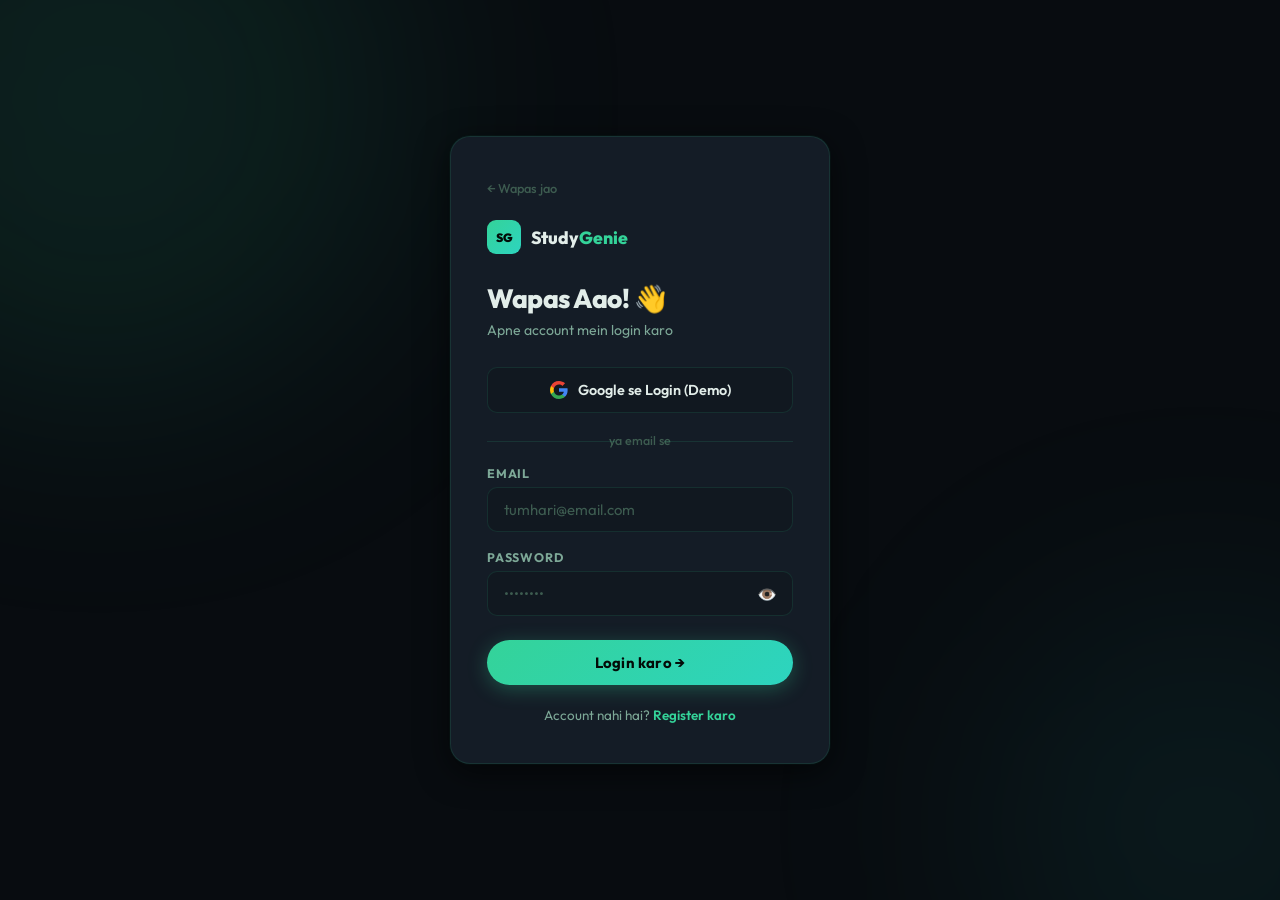
==== studygenie/static/pages/login.html @ c03339e8 "Add files via upload" ====
<!DOCTYPE html>
<html lang="en">
<head>
  <meta charset="UTF-8"/><meta name="viewport" content="width=device-width, initial-scale=1.0"/>
  <title>Login — StudyGenie</title>
  <link rel="preconnect" href="https://fonts.googleapis.com"/>
  <link href="https://fonts.googleapis.com/css2?family=Outfit:wght@400;500;600;700;800;900&family=DM+Mono:wght@400;500&display=swap" rel="stylesheet"/>
  <link rel="stylesheet" href="../css/theme.css"/>
  <link rel="stylesheet" href="../css/auth.css"/>
</head>
<body>
  <div class="bg-glow glow-1"></div>
  <div class="bg-glow glow-2"></div>
  <div class="auth-wrapper">
    <div class="auth-card">
      <a href="../index.html" class="back-link">← Wapas jao</a>
      <div class="auth-logo">
        <div class="logo-mark">SG</div>
        <span>Study<em>Genie</em></span>
      </div>
      <h1 class="auth-title">Wapas Aao! 👋</h1>
      <p class="auth-sub">Apne account mein login karo</p>
      <div id="alertBox" class="alert hidden"></div>

      <button class="google-btn" onclick="loginWithGoogle()">
        <svg width="18" height="18" viewBox="0 0 18 18">
          <path fill="#4285F4" d="M17.64 9.2c0-.637-.057-1.251-.164-1.84H9v3.481h4.844c-.209 1.125-.843 2.078-1.796 2.717v2.258h2.908c1.702-1.567 2.684-3.874 2.684-6.615z"/>
          <path fill="#34A853" d="M9 18c2.43 0 4.467-.806 5.956-2.18l-2.908-2.259c-.806.54-1.837.86-3.048.86-2.344 0-4.328-1.584-5.036-3.711H.957v2.332A8.997 8.997 0 0 0 9 18z"/>
          <path fill="#FBBC05" d="M3.964 10.71A5.41 5.41 0 0 1 3.682 9c0-.593.102-1.17.282-1.71V4.958H.957A8.996 8.996 0 0 0 0 9c0 1.452.348 2.827.957 4.042l3.007-2.332z"/>
          <path fill="#EA4335" d="M9 3.58c1.321 0 2.508.454 3.44 1.345l2.582-2.58C13.463.891 11.426 0 9 0A8.997 8.997 0 0 0 .957 4.958L3.964 7.29C4.672 5.163 6.656 3.58 9 3.58z"/>
        </svg>
        Google se Login (Demo)
      </button>
      <div class="divider"><span>ya email se</span></div>

      <div class="form-group">
        <label class="form-label">Email</label>
        <input type="email" id="loginEmail" class="input-field" placeholder="tumhari@email.com" autocomplete="email"/>
      </div>
      <div class="form-group">
        <label class="form-label">Password</label>
        <div class="pass-wrap">
          <input type="password" id="loginPass" class="input-field" placeholder="••••••••" autocomplete="current-password"/>
          <button class="pass-eye" type="button" onclick="togglePass('loginPass', this)" aria-label="Password dikhao">👁️</button>
        </div>
      </div>

      <button class="btn-primary w-full" onclick="loginWithEmail()">Login karo →</button>
      <p class="auth-footer">Account nahi hai? <a href="register.html">Register karo</a></p>
    </div>
  </div>
  <script>
    const API = 'http://localhost:5000/api';
    function showAlert(msg, type = 'error') {
      const b = document.getElementById('alertBox');
      b.className = `alert alert-${type}`;
      b.textContent = msg;
      b.classList.remove('hidden');
    }
    async function loginWithEmail() {
      const email = document.getElementById('loginEmail').value.trim();
      const pass = document.getElementById('loginPass').value.trim();
      if (!email || !pass) { showAlert('Dono fields bharo!'); return; }
      const btn = document.querySelector('.btn-primary.w-full');
      btn.textContent = 'Logging in...'; btn.disabled = true;
      try {
        const res = await fetch(`${API}/login`, {
          method: 'POST',
          headers: { 'Content-Type': 'application/json' },
          body: JSON.stringify({ email, password: pass })
        });
        const data = await res.json();
        if (data.error) { showAlert(data.error); btn.textContent = 'Login karo →'; btn.disabled = false; return; }
        localStorage.setItem('srt_user', JSON.stringify(data));
        showAlert('Login successful! Redirect ho raha hai...', 'success');
        setTimeout(() => window.location.href = data.role === 'admin' ? 'admin.html' : 'app.html', 900);
      } catch(e) {
        showAlert('Server se connect nahi hua! python server.py chala rahe ho?');
        btn.textContent = 'Login karo →'; btn.disabled = false;
      }
    }
    function loginWithGoogle() {
      const u = { id: 999, name: 'Google User', email: 'google@gmail.com', role: 'student' };
      localStorage.setItem('srt_user', JSON.stringify(u));
      showAlert('Google login successful!', 'success');
      setTimeout(() => window.location.href = 'app.html', 800);
    }
    function togglePass(id, btn) {
      const i = document.getElementById(id);
      i.type = i.type === 'password' ? 'text' : 'password';
      btn.textContent = i.type === 'password' ? '👁️' : '🙈';
    }
    document.addEventListener('keydown', e => { if (e.key === 'Enter') loginWithEmail(); });
  </script>
</body>
</html>
---- studygenie/static/css/theme.css ----
/* ===== STUDYGENIE — DARK EMERALD THEME ===== */

:root {
  --bg: #080c10;
  --bg2: #0c1117;
  --bg3: #111820;
  --surface: #141c26;
  --surface2: #1a2535;
  --surface3: #1f2d40;

  --border: rgba(52, 211, 153, 0.12);
  --border2: rgba(52, 211, 153, 0.28);
  --border3: rgba(52, 211, 153, 0.45);

  --green: #34d399;
  --green-dark: #059669;
  --green-glow: rgba(52, 211, 153, 0.15);
  --teal: #2dd4bf;
  --blue: #38bdf8;
  --amber: #fbbf24;
  --rose: #fb7185;
  --violet: #a78bfa;
  --red: #ef4444;
  --yellow: #f59e0b;

  --text: #e2ede9;
  --text2: #7da897;
  --text3: #3d5c50;

  --gradient: linear-gradient(135deg, #34d399, #2dd4bf);
  --gradient2: linear-gradient(135deg, #059669, #34d399);
  --gradient3: linear-gradient(135deg, #34d399, #38bdf8);
  --glow: 0 0 40px rgba(52, 211, 153, 0.2);
  --shadow: 0 8px 32px rgba(0,0,0,0.6);

  --radius: 14px;
  --radius-sm: 10px;
  --radius-xs: 6px;

  --font: 'Outfit', sans-serif;
  --font-body: 'Outfit', sans-serif;
  --font-mono: 'DM Mono', monospace;
}

*, *::before, *::after { box-sizing: border-box; margin: 0; padding: 0; }
html { scroll-behavior: smooth; }

body {
  font-family: var(--font-body);
  background: var(--bg);
  color: var(--text);
  min-height: 100vh;
  overflow-x: hidden;
  -webkit-font-smoothing: antialiased;
}

::-webkit-scrollbar { width: 5px; }
::-webkit-scrollbar-track { background: var(--bg); }
::-webkit-scrollbar-thumb { background: var(--green-dark); border-radius: 99px; }
::-webkit-scrollbar-thumb:hover { background: var(--green); }

.gradient-text {
  background: var(--gradient);
  -webkit-background-clip: text;
  -webkit-text-fill-color: transparent;
  background-clip: text;
}

.btn-primary {
  display: inline-flex; align-items: center; gap: 8px;
  padding: 13px 26px;
  background: var(--gradient);
  color: #030c08;
  border: none; border-radius: 99px;
  font-family: var(--font); font-size: 0.93rem; font-weight: 700;
  cursor: pointer; text-decoration: none;
  transition: all 0.25s cubic-bezier(.4,0,.2,1);
  box-shadow: 0 4px 20px rgba(52,211,153,0.3);
  letter-spacing: 0.2px;
}
.btn-primary:hover { transform: translateY(-2px); box-shadow: 0 8px 30px rgba(52,211,153,0.45); filter: brightness(1.06); }
.btn-primary:active { transform: translateY(0); }

.btn-ghost {
  display: inline-flex; align-items: center; gap: 8px;
  padding: 13px 26px;
  background: transparent; color: var(--green);
  border: 1.5px solid var(--border2); border-radius: 99px;
  font-family: var(--font); font-size: 0.93rem; font-weight: 600;
  cursor: pointer; text-decoration: none; transition: all 0.25s;
}
.btn-ghost:hover { background: rgba(52,211,153,0.08); border-color: var(--green); }

.btn-large { padding: 16px 36px; font-size: 1.05rem; }

.card {
  background: var(--surface); border: 1px solid var(--border);
  border-radius: var(--radius); padding: 24px; backdrop-filter: blur(10px);
}

.input-field {
  width: 100%; padding: 12px 16px;
  background: var(--bg3); border: 1.5px solid var(--border);
  border-radius: var(--radius-sm); color: var(--text);
  font-family: var(--font-body); font-size: 0.93rem; outline: none; transition: all 0.2s;
}
.input-field:focus { border-color: var(--green); box-shadow: 0 0 0 3px rgba(52,211,153,0.1); background: var(--surface); }
.input-field::placeholder { color: var(--text3); }

select.input-field { cursor: pointer; }
select.input-field option { background: var(--bg3); }

.form-label {
  display: block; font-size: 0.78rem; font-weight: 700;
  color: var(--text2); margin-bottom: 6px;
  letter-spacing: 0.8px; text-transform: uppercase;
}

.form-group { margin-bottom: 18px; }

.alert {
  padding: 12px 16px; border-radius: var(--radius-sm);
  font-size: 0.88rem; margin-bottom: 16px;
}
.alert-error { background: rgba(251,113,133,0.1); border: 1px solid rgba(251,113,133,0.3); color: #fda4af; }
.alert-success { background: rgba(52,211,153,0.1); border: 1px solid rgba(52,211,153,0.3); color: var(--green); }

.hidden { display: none !important; }
---- studygenie/static/css/auth.css ----
/* ===== AUTH PAGES ===== */

body { display: flex; align-items: center; justify-content: center; min-height: 100vh; }

.bg-glow {
  position: fixed; pointer-events: none; z-index: 0;
  border-radius: 50%; filter: blur(120px);
}
.glow-1 { width: 600px; height: 600px; background: rgba(52,211,153,0.1); top: -200px; left: -200px; }
.glow-2 { width: 450px; height: 450px; background: rgba(45,212,191,0.07); bottom: -150px; right: -150px; }

.auth-wrapper {
  position: relative; z-index: 1;
  width: 100%; max-width: 420px; padding: 20px;
}

.auth-card {
  background: var(--surface);
  border: 1px solid var(--border);
  border-radius: 20px;
  padding: 40px 36px;
  box-shadow: var(--shadow), 0 0 0 1px rgba(52,211,153,0.05);
}

.back-link {
  display: inline-flex; align-items: center; gap: 5px;
  color: var(--text3); font-size: 0.8rem;
  text-decoration: none; margin-bottom: 24px;
  transition: color 0.2s; font-weight: 500;
}
.back-link:hover { color: var(--green); }

.auth-logo {
  display: flex; align-items: center; gap: 10px;
  font-family: var(--font); font-size: 1.1rem; font-weight: 800;
  margin-bottom: 28px;
}
.auth-logo em { color: var(--green); font-style: normal; }

.auth-title {
  font-family: var(--font); font-size: 1.65rem; font-weight: 800;
  margin-bottom: 6px; letter-spacing: -0.5px;
}

.auth-sub { color: var(--text2); font-size: 0.88rem; margin-bottom: 28px; }

.google-btn {
  width: 100%; padding: 13px 20px;
  background: var(--bg3); border: 1.5px solid var(--border);
  border-radius: var(--radius-sm); color: var(--text);
  font-family: var(--font-body); font-size: 0.9rem; font-weight: 600;
  cursor: pointer; display: flex; align-items: center;
  justify-content: center; gap: 10px;
  transition: all 0.2s; margin-bottom: 20px;
}
.google-btn:hover { border-color: var(--green); background: rgba(52,211,153,0.05); }

.divider {
  text-align: center; position: relative; margin: 18px 0;
  color: var(--text3); font-size: 0.78rem; font-weight: 500;
}
.divider::before, .divider::after {
  content: ''; position: absolute; top: 50%;
  width: 42%; height: 1px; background: var(--border);
}
.divider::before { left: 0; }
.divider::after { right: 0; }

.pass-wrap { position: relative; }
.pass-wrap .input-field { padding-right: 48px; }
.pass-eye {
  position: absolute; right: 12px; top: 50%; transform: translateY(-50%);
  background: none; border: none; cursor: pointer; font-size: 1rem;
  padding: 4px; color: var(--text3); transition: color 0.2s;
}
.pass-eye:hover { color: var(--green); }

.w-full { width: 100%; justify-content: center; margin-top: 6px; }

.auth-footer {
  text-align: center; color: var(--text2); font-size: 0.84rem; margin-top: 22px;
}
.auth-footer a { color: var(--green); text-decoration: none; font-weight: 600; }
.auth-footer a:hover { text-decoration: underline; }

.demo-box {
  margin-top: 18px; padding: 12px 16px;
  background: rgba(52,211,153,0.06); border: 1px solid var(--border);
  border-radius: var(--radius-xs); font-size: 0.78rem; color: var(--text2);
  font-family: var(--font-mono, monospace);
}

.logo-mark {
  width: 34px; height: 34px; border-radius: 9px;
  background: var(--gradient); color: #030c08;
  font-family: var(--font); font-size: 0.75rem; font-weight: 900;
  display: flex; align-items: center; justify-content: center;
  letter-spacing: -0.5px; flex-shrink: 0;
}
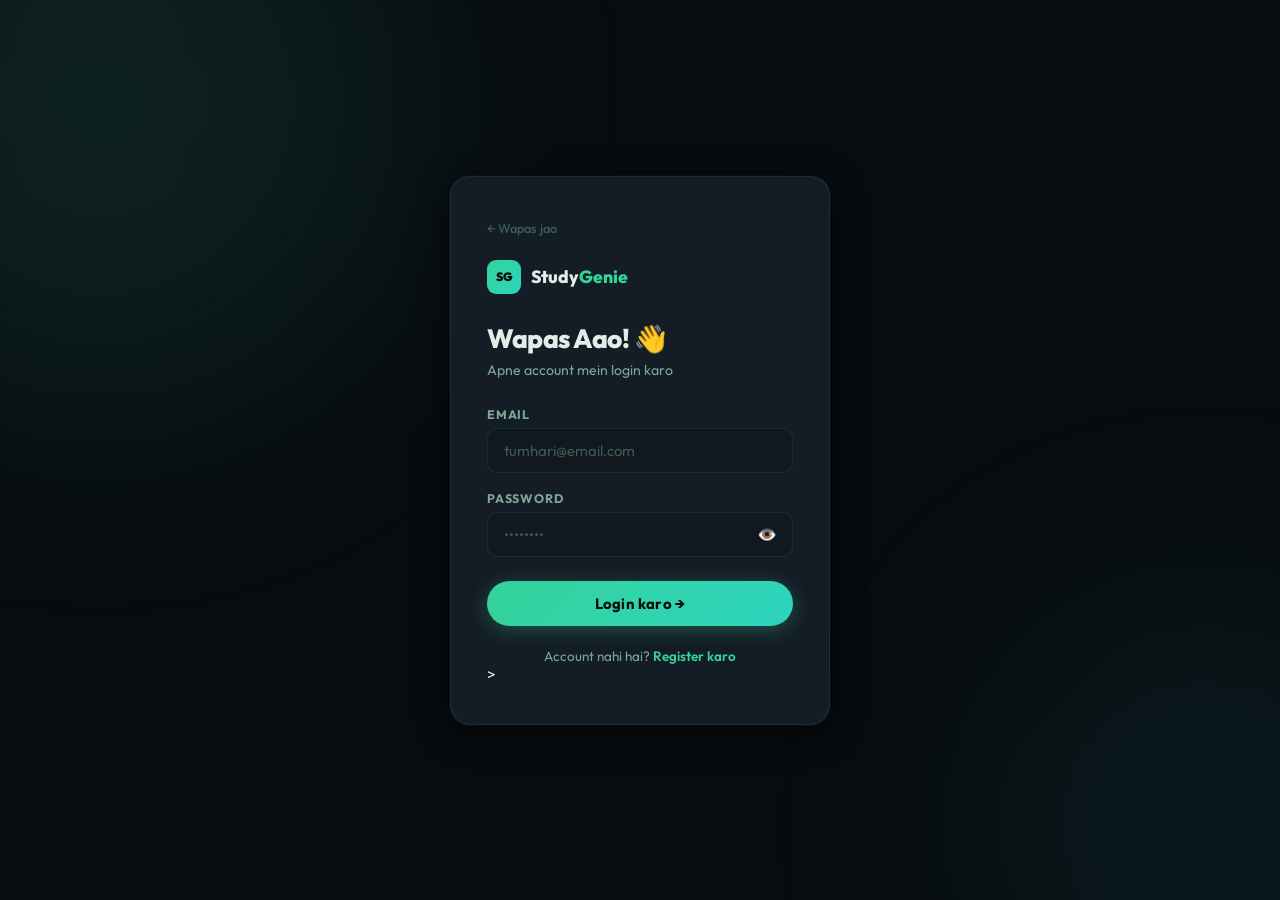
==== commit 5c9db4e3: "Refactor login page and update API URL Updated API endpoint for login functionality and removed Goog" ====
--- a/studygenie/static/pages/login.html
+++ b/studygenie/static/pages/login.html
@@ -22,17 +22,6 @@
       <p class="auth-sub">Apne account mein login karo</p>
       <div id="alertBox" class="alert hidden"></div>
 
-      <button class="google-btn" onclick="loginWithGoogle()">
-        <svg width="18" height="18" viewBox="0 0 18 18">
-          <path fill="#4285F4" d="M17.64 9.2c0-.637-.057-1.251-.164-1.84H9v3.481h4.844c-.209 1.125-.843 2.078-1.796 2.717v2.258h2.908c1.702-1.567 2.684-3.874 2.684-6.615z"/>
-          <path fill="#34A853" d="M9 18c2.43 0 4.467-.806 5.956-2.18l-2.908-2.259c-.806.54-1.837.86-3.048.86-2.344 0-4.328-1.584-5.036-3.711H.957v2.332A8.997 8.997 0 0 0 9 18z"/>
-          <path fill="#FBBC05" d="M3.964 10.71A5.41 5.41 0 0 1 3.682 9c0-.593.102-1.17.282-1.71V4.958H.957A8.996 8.996 0 0 0 0 9c0 1.452.348 2.827.957 4.042l3.007-2.332z"/>
-          <path fill="#EA4335" d="M9 3.58c1.321 0 2.508.454 3.44 1.345l2.582-2.58C13.463.891 11.426 0 9 0A8.997 8.997 0 0 0 .957 4.958L3.964 7.29C4.672 5.163 6.656 3.58 9 3.58z"/>
-        </svg>
-        Google se Login (Demo)
-      </button>
-      <div class="divider"><span>ya email se</span></div>
-
       <div class="form-group">
         <label class="form-label">Email</label>
         <input type="email" id="loginEmail" class="input-field" placeholder="tumhari@email.com" autocomplete="email"/>
@@ -47,10 +36,11 @@
 
       <button class="btn-primary w-full" onclick="loginWithEmail()">Login karo →</button>
       <p class="auth-footer">Account nahi hai? <a href="register.html">Register karo</a></p>
+      >
     </div>
   </div>
   <script>
-    const API = 'http://localhost:5000/api';
+    const API = 'https://studygenie-tio9.onrender.com/api/login';
     function showAlert(msg, type = 'error') {
       const b = document.getElementById('alertBox');
       b.className = `alert alert-${type}`;
@@ -79,12 +69,6 @@
         btn.textContent = 'Login karo →'; btn.disabled = false;
       }
     }
-    function loginWithGoogle() {
-      const u = { id: 999, name: 'Google User', email: 'google@gmail.com', role: 'student' };
-      localStorage.setItem('srt_user', JSON.stringify(u));
-      showAlert('Google login successful!', 'success');
-      setTimeout(() => window.location.href = 'app.html', 800);
-    }
     function togglePass(id, btn) {
       const i = document.getElementById(id);
       i.type = i.type === 'password' ? 'text' : 'password';
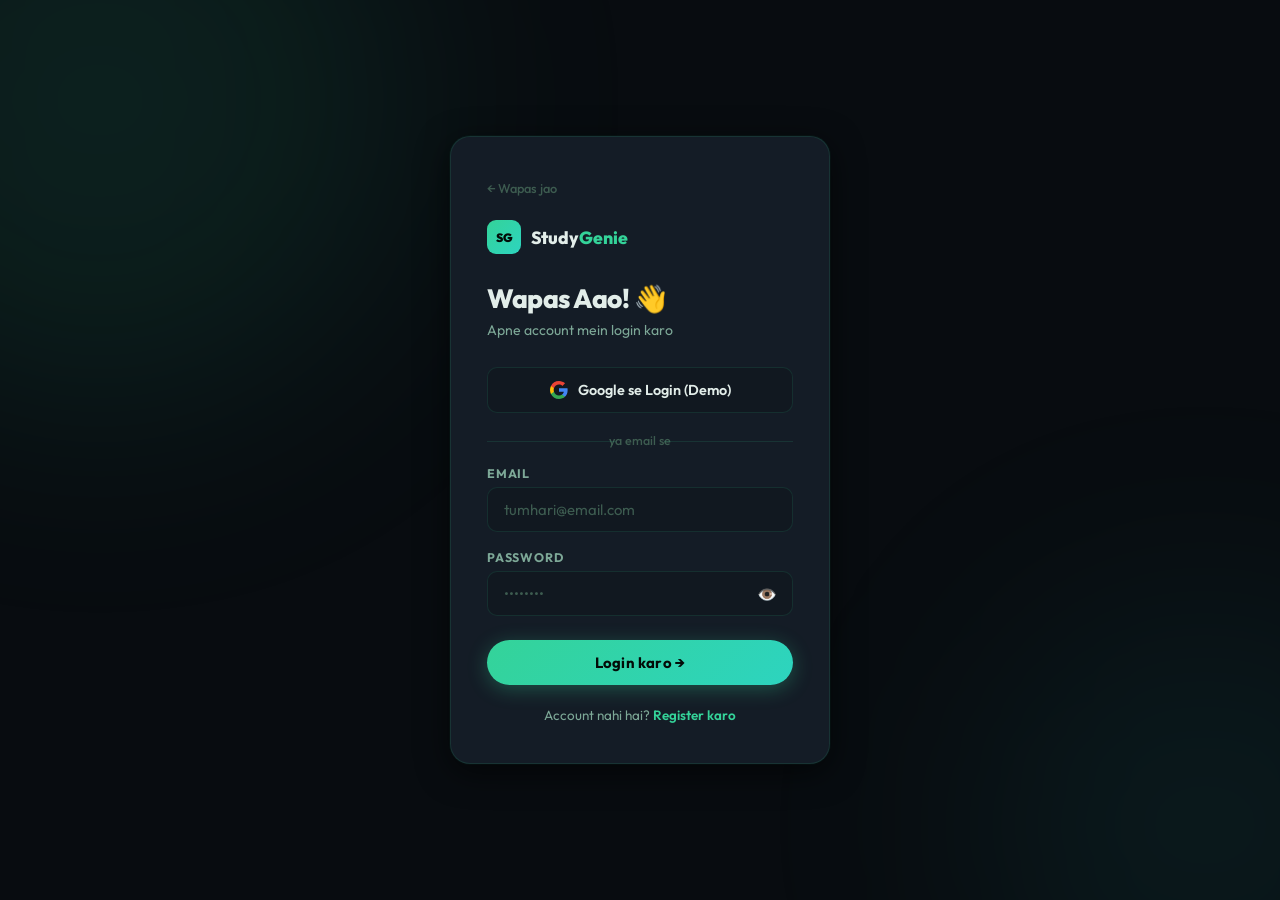
==== commit 725e0497: "Add files via upload" ====
--- a/studygenie/static/pages/login.html
+++ b/studygenie/static/pages/login.html
@@ -22,6 +22,17 @@
       <p class="auth-sub">Apne account mein login karo</p>
       <div id="alertBox" class="alert hidden"></div>
 
+      <button class="google-btn" onclick="loginWithGoogle()">
+        <svg width="18" height="18" viewBox="0 0 18 18">
+          <path fill="#4285F4" d="M17.64 9.2c0-.637-.057-1.251-.164-1.84H9v3.481h4.844c-.209 1.125-.843 2.078-1.796 2.717v2.258h2.908c1.702-1.567 2.684-3.874 2.684-6.615z"/>
+          <path fill="#34A853" d="M9 18c2.43 0 4.467-.806 5.956-2.18l-2.908-2.259c-.806.54-1.837.86-3.048.86-2.344 0-4.328-1.584-5.036-3.711H.957v2.332A8.997 8.997 0 0 0 9 18z"/>
+          <path fill="#FBBC05" d="M3.964 10.71A5.41 5.41 0 0 1 3.682 9c0-.593.102-1.17.282-1.71V4.958H.957A8.996 8.996 0 0 0 0 9c0 1.452.348 2.827.957 4.042l3.007-2.332z"/>
+          <path fill="#EA4335" d="M9 3.58c1.321 0 2.508.454 3.44 1.345l2.582-2.58C13.463.891 11.426 0 9 0A8.997 8.997 0 0 0 .957 4.958L3.964 7.29C4.672 5.163 6.656 3.58 9 3.58z"/>
+        </svg>
+        Google se Login (Demo)
+      </button>
+      <div class="divider"><span>ya email se</span></div>
+
       <div class="form-group">
         <label class="form-label">Email</label>
         <input type="email" id="loginEmail" class="input-field" placeholder="tumhari@email.com" autocomplete="email"/>
@@ -36,11 +47,10 @@
 
       <button class="btn-primary w-full" onclick="loginWithEmail()">Login karo →</button>
       <p class="auth-footer">Account nahi hai? <a href="register.html">Register karo</a></p>
-      >
     </div>
   </div>
   <script>
-    const API = 'https://studygenie-tio9.onrender.com/api/login';
+    const API = 'http://localhost:5000/api';
     function showAlert(msg, type = 'error') {
       const b = document.getElementById('alertBox');
       b.className = `alert alert-${type}`;
@@ -69,6 +79,12 @@
         btn.textContent = 'Login karo →'; btn.disabled = false;
       }
     }
+    function loginWithGoogle() {
+      const u = { id: 999, name: 'Google User', email: 'google@gmail.com', role: 'student' };
+      localStorage.setItem('srt_user', JSON.stringify(u));
+      showAlert('Google login successful!', 'success');
+      setTimeout(() => window.location.href = 'app.html', 800);
+    }
     function togglePass(id, btn) {
       const i = document.getElementById(id);
       i.type = i.type === 'password' ? 'text' : 'password';
